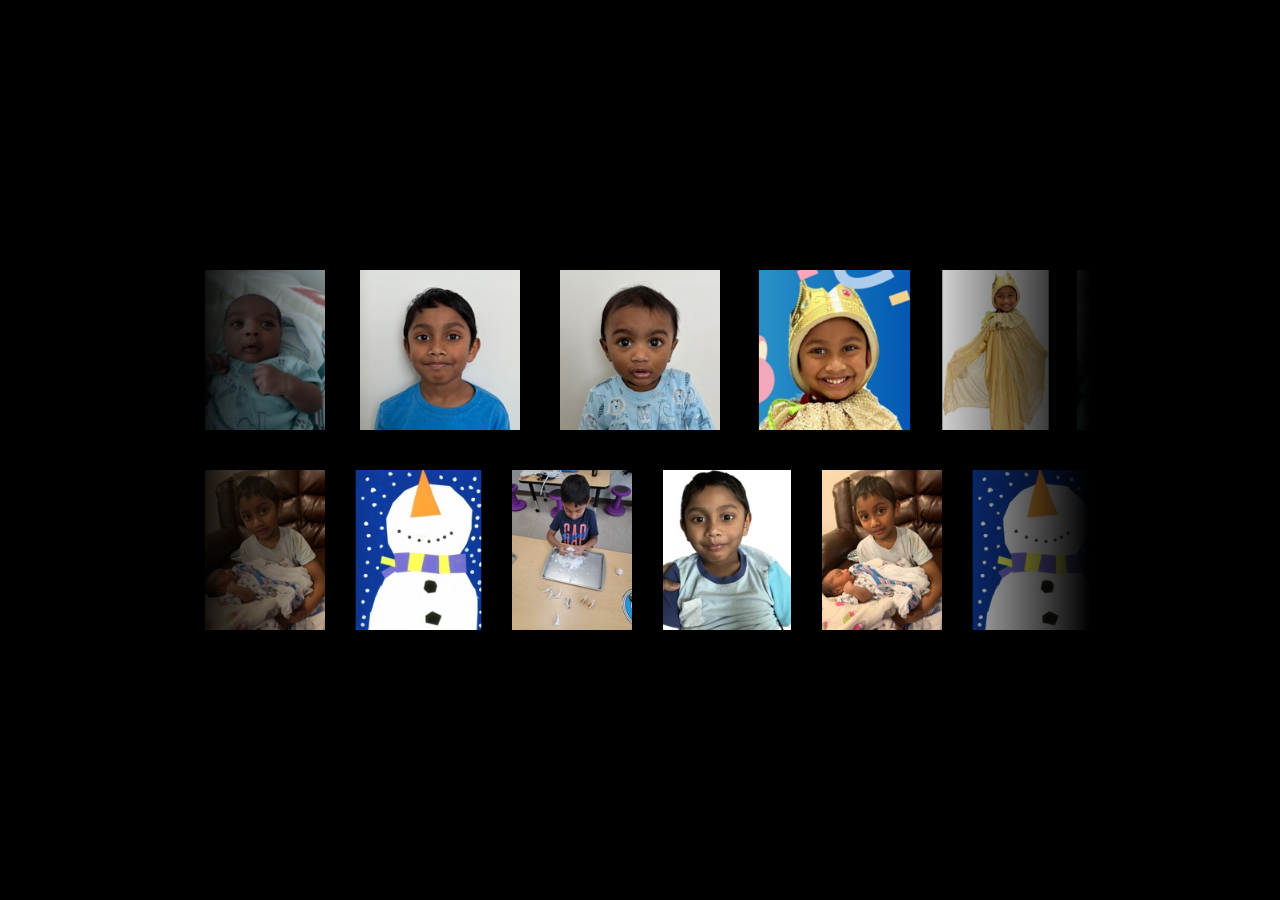
==== index.html @ a1282ebe "updated css" ====
<!DOCTYPE html>
<html lang="en">

<head>
    <meta charset="UTF-8">
    <meta name="viewport" content="width=device-width, initial-scale=1.0">
    <title>OneClick</title>
    <link rel="stylesheet" href="styles.css">
</head>

<body>
    <div class="scroll imgBox" style="--time:35s">
        <div>
            <img src="./images/1.jpg" alt="">
            <img src="./images/2.jpg" alt="">
            <img src="./images/3.jpg" alt="">
            <img src="./images/4.jpg" alt="">
            <img src="./images/5.jpg" alt="">
        </div>
        <div>
            <img src="./images/1.jpg" alt="">
            <img src="./images/2.jpg" alt="">
            <img src="./images/3.jpg" alt="">
            <img src="./images/4.jpg" alt="">
            <img src="./images/5.jpg" alt="">
        </div>
    </div>

    <div class="scroll imgBox" style="--time:60s">
        <div>
            <img src="./images/6.jpg" alt="">
            <img src="./images/7.jpg" alt="">
            <img src="./images/8.jpg" alt="">
            <img src="./images/9.jpg" alt="">
            <img src="./images/10.jpg" alt="">
        </div>
        <div>
            <img src="./images/6.jpg" alt="">
            <img src="./images/7.jpg" alt="">
            <img src="./images/8.jpg" alt="">
            <img src="./images/9.jpg" alt="">
            <img src="./images/10.jpg" alt="">
        </div>
    </div>

</body>

</html>
---- styles.css ----
* {
    margin: 0;
    padding: 0;
    font-family: "Poppins", sans-serif;
    box-sizing: border-box;
}

body {
    display: flex;
    justify-content: center;
    align-items: center;
    min-height: 100vh;
    background: #000;
    flex-direction: column;
}

.scroll {
    position: relative;
    display: flex;
    width: 900px;
    overflow: hidden;
    -webkit-mask-image: linear-gradient(90deg, transparent, #fff 20%, #fff 80%, transparent)
}

.scroll div {
    white-space: nowrap;
    animation: scroll var(--time) linear infinite;
    animation-delay: calc(var(--time)*-1);

}

.scroll div:nth-child(2) {
    animation: scroll2 var(--time) linear infinite;
    animation-delay: calc(var(--time)/-2);
}

@keyframes scroll {
    0% {
        transform: translateX(100%);
    }

    100% {
        transform: translateX(-100%);
    }
}

@keyframes scroll2 {
    0% {
        transform: translateX(0);
    }

    100% {
        transform: translateX(-200%);
    }
}

.scroll div span {
    display: inline-flex;
    margin: 10px;
    letter-spacing: 0.2em;
    background: #0f172a;
    color: #fff;
    padding: 5px 10px;
    border-radius: 5px;
    transition: 0.5s;
}

.scroll div span:hover {
    background: #3fd2f9;
    cursor: pointer;
}

.imgBox div {
    display: flex;
    align-items: center;
    justify-content: center;
}

.imgBox img {
    max-width: 200px;
    scale: 0.8;
    pointer-events: none;
    /* -webkit-filter: grayscale(100%) blur(0px);
    filter: grayscale(100%) blur(0px);  */
    aspect-ratio: auto 200 / 150;
}
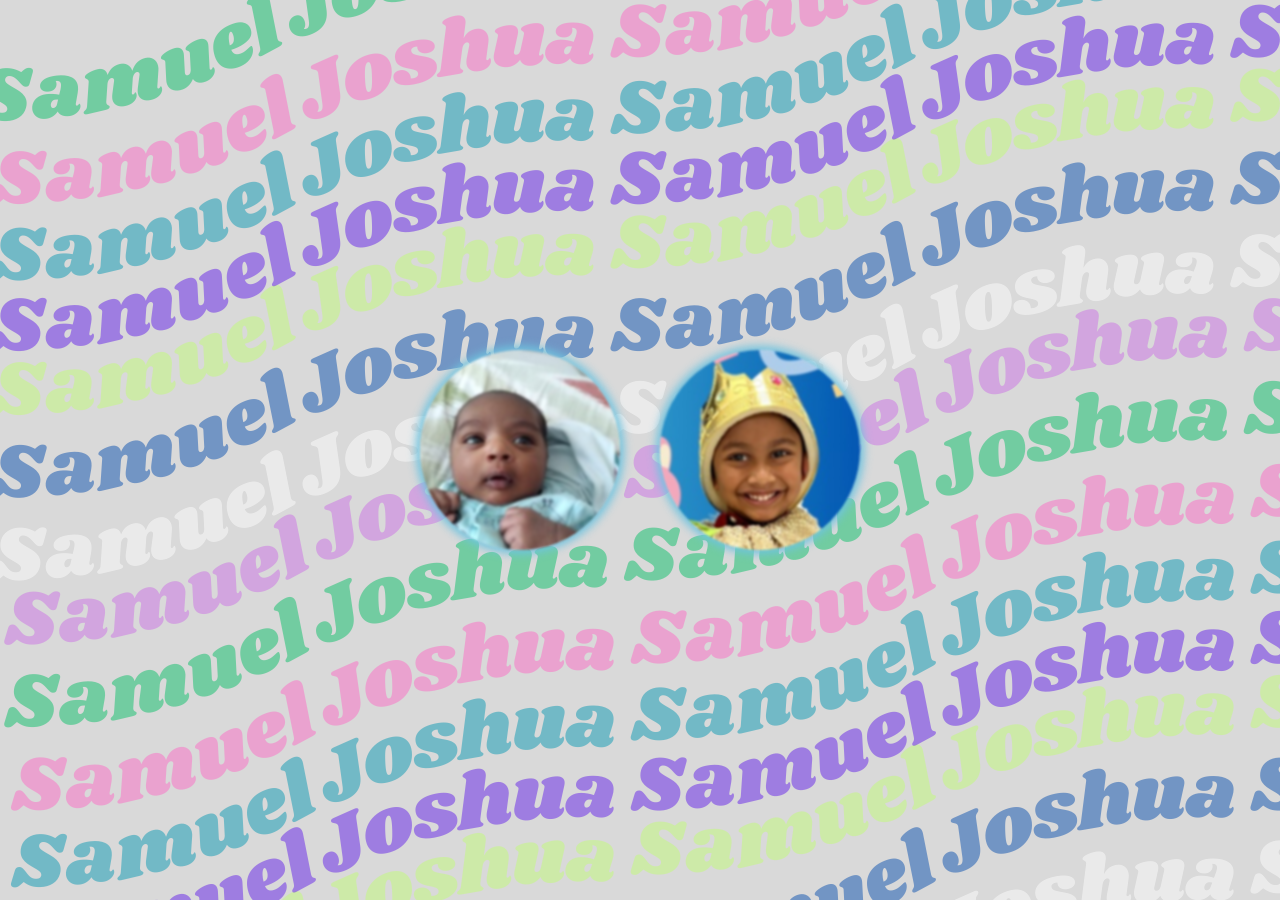
==== commit 189fa208: "New background" ====
--- a/index.html
+++ b/index.html
@@ -4,44 +4,18 @@
 <head>
     <meta charset="UTF-8">
     <meta name="viewport" content="width=device-width, initial-scale=1.0">
-    <title>OneClick</title>
+    <title>Samuel Joshua Akkidas</title>
     <link rel="stylesheet" href="styles.css">
 </head>
 
 <body>
-    <div class="scroll imgBox" style="--time:35s">
-        <div>
-            <img src="./images/1.jpg" alt="">
-            <img src="./images/2.jpg" alt="">
-            <img src="./images/3.jpg" alt="">
-            <img src="./images/4.jpg" alt="">
-            <img src="./images/5.jpg" alt="">
-        </div>
-        <div>
-            <img src="./images/1.jpg" alt="">
-            <img src="./images/2.jpg" alt="">
-            <img src="./images/3.jpg" alt="">
-            <img src="./images/4.jpg" alt="">
-            <img src="./images/5.jpg" alt="">
-        </div>
-    </div>
 
-    <div class="scroll imgBox" style="--time:60s">
-        <div>
-            <img src="./images/6.jpg" alt="">
-            <img src="./images/7.jpg" alt="">
-            <img src="./images/8.jpg" alt="">
-            <img src="./images/9.jpg" alt="">
-            <img src="./images/10.jpg" alt="">
-        </div>
-        <div>
-            <img src="./images/6.jpg" alt="">
-            <img src="./images/7.jpg" alt="">
-            <img src="./images/8.jpg" alt="">
-            <img src="./images/9.jpg" alt="">
-            <img src="./images/10.jpg" alt="">
-        </div>
-    </div>
+    <div class="circular--portrait"> <img src="images/1.jpg" /> </div>
+
+    <div class="circular--portrait"> <img src="images/4.jpg" /> </div>
+
+
+   
 
 </body>
 
--- a/styles.css
+++ b/styles.css
@@ -3,6 +3,7 @@
     padding: 0;
     font-family: "Poppins", sans-serif;
     box-sizing: border-box;
+    pointer-events: none;
 }
 
 body {
@@ -10,77 +11,39 @@
     justify-content: center;
     align-items: center;
     min-height: 100vh;
-    background: #000;
-    flex-direction: column;
+    background: #fff;
+    flex-direction: row;
+    background-image: url("images/bg.png");
+    filter: blur(1px);
 }
 
-.scroll {
+.circular--portrait {
     position: relative;
-    display: flex;
-    width: 900px;
+    width: 200px;
+    height: 200px;
     overflow: hidden;
-    -webkit-mask-image: linear-gradient(90deg, transparent, #fff 20%, #fff 80%, transparent)
+    border-radius: 50%;
+    box-shadow: 0px 0px 9px 4px #6FC3DF;
+    animation: glowShadow 1.5s linear infinite alternate;
+    margin: 20px;
 }
 
-.scroll div {
-    white-space: nowrap;
-    animation: scroll var(--time) linear infinite;
-    animation-delay: calc(var(--time)*-1);
+.circular--portrait img {
+    width: 100%;
+    height: auto;
+    animation: glowImage 1s linear infinite alternate;
+    
+}
+  
+  @keyframes glowShadow{
+    to {
+      box-shadow: 0px 0px 30px 20px #6FC3DF;
+    }
+  }
 
-}
-
-.scroll div:nth-child(2) {
-    animation: scroll2 var(--time) linear infinite;
-    animation-delay: calc(var(--time)/-2);
-}
-
-@keyframes scroll {
-    0% {
-        transform: translateX(100%);
+  @keyframes glowImage{
+    to {
+      -webkit-filter: brightness(1);
+       filter: brightness(1);
     }
-
-    100% {
-        transform: translateX(-100%);
-    }
-}
-
-@keyframes scroll2 {
-    0% {
-        transform: translateX(0);
-    }
-
-    100% {
-        transform: translateX(-200%);
-    }
-}
-
-.scroll div span {
-    display: inline-flex;
-    margin: 10px;
-    letter-spacing: 0.2em;
-    background: #0f172a;
-    color: #fff;
-    padding: 5px 10px;
-    border-radius: 5px;
-    transition: 0.5s;
-}
-
-.scroll div span:hover {
-    background: #3fd2f9;
-    cursor: pointer;
-}
-
-.imgBox div {
-    display: flex;
-    align-items: center;
-    justify-content: center;
-}
-
-.imgBox img {
-    max-width: 200px;
-    scale: 0.8;
-    pointer-events: none;
-    /* -webkit-filter: grayscale(100%) blur(0px);
-    filter: grayscale(100%) blur(0px);  */
-    aspect-ratio: auto 200 / 150;
-}+  }
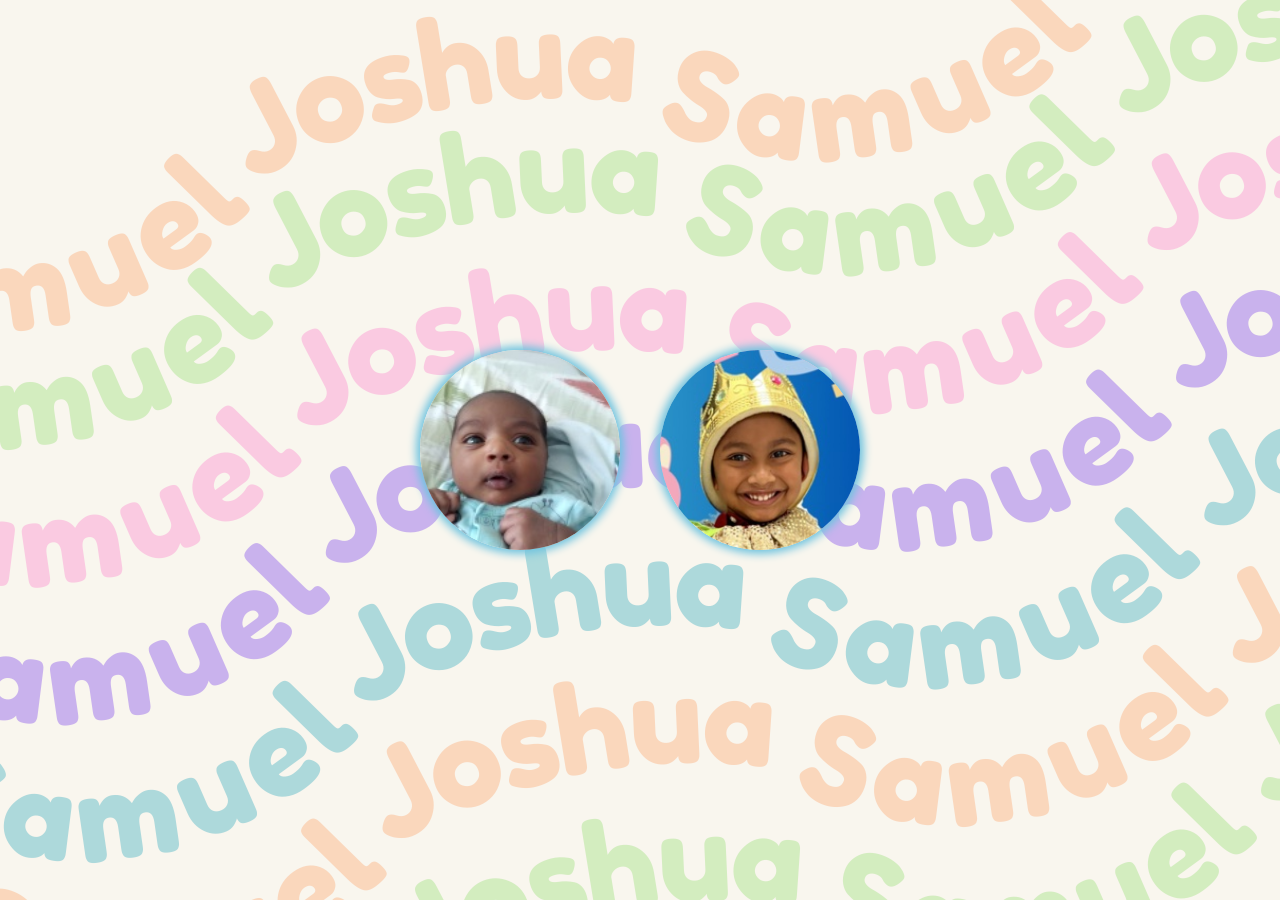
==== commit 7fee4b82: "google analytics" ====
--- a/index.html
+++ b/index.html
@@ -7,6 +7,15 @@
     <title>Samuel Joshua Akkidas</title>
     <link rel="stylesheet" href="styles.css">
 </head>
+<!-- Google tag (gtag.js) -->
+<script async src="https://www.googletagmanager.com/gtag/js?id=G-E044XC022R"></script>
+<script>
+  window.dataLayer = window.dataLayer || [];
+  function gtag(){dataLayer.push(arguments);}
+  gtag('js', new Date());
+
+  gtag('config', 'G-E044XC022R');
+</script>
 
 <body>
 
@@ -15,8 +24,6 @@
     <div class="circular--portrait"> <img src="images/4.jpg" /> </div>
 
 
-   
-
 </body>
 
 </html>
--- a/styles.css
+++ b/styles.css
@@ -14,7 +14,7 @@
     background: #fff;
     flex-direction: row;
     background-image: url("images/bg.png");
-    filter: blur(1px);
+    /* filter: blur(1px); */
 }
 
 .circular--portrait {
@@ -37,7 +37,7 @@
   
   @keyframes glowShadow{
     to {
-      box-shadow: 0px 0px 30px 20px #6FC3DF;
+      box-shadow: 0px 0px 10px 5px #6FC3DF;
     }
   }
 
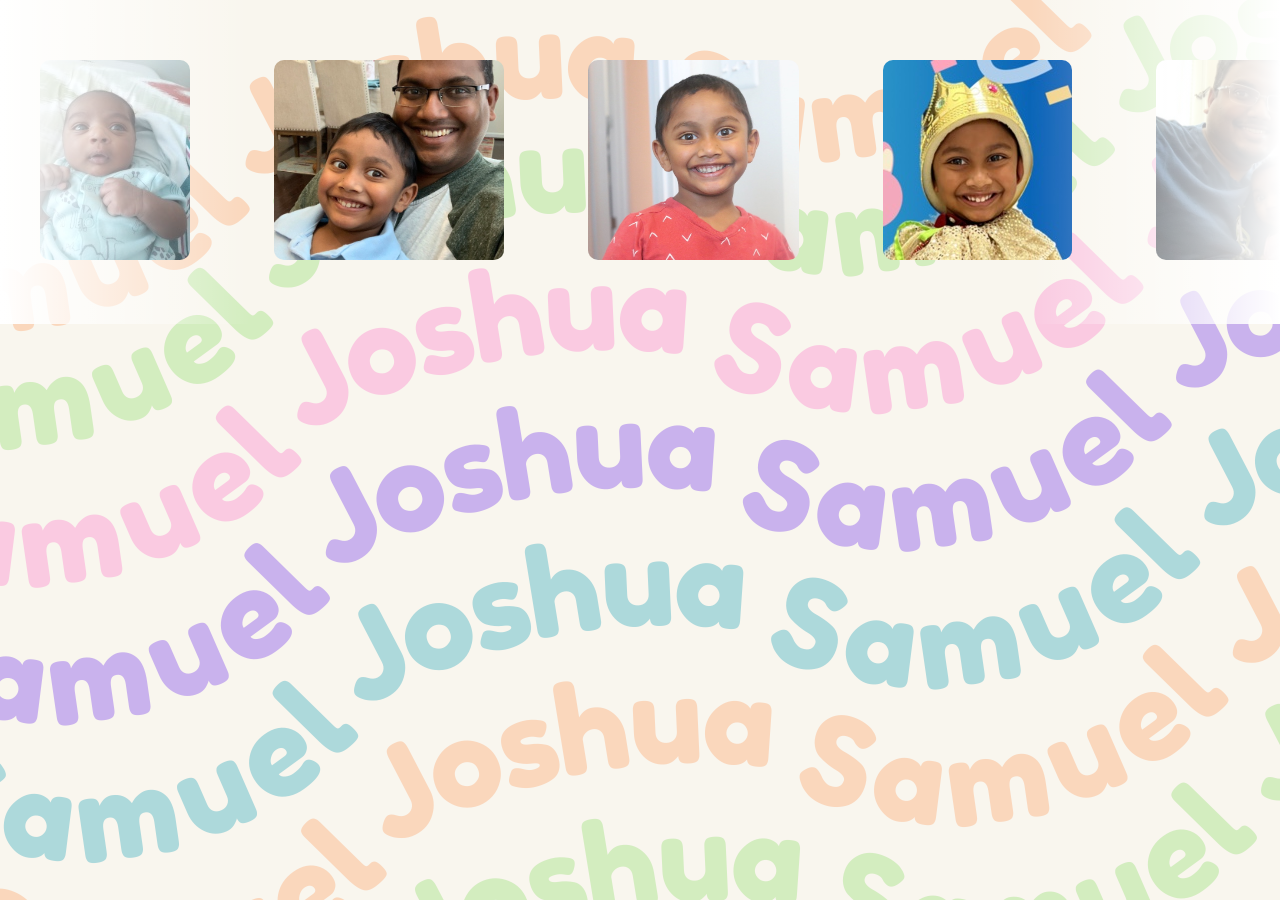
==== commit 1d866f4c: "New content with music" ====
--- a/index.html
+++ b/index.html
@@ -3,9 +3,10 @@
 
 <head>
     <meta charset="UTF-8">
+    <meta http-equiv="X-UA-Compatible" content="IE=edge" />
     <meta name="viewport" content="width=device-width, initial-scale=1.0">
     <title>Samuel Joshua Akkidas</title>
-    <link rel="stylesheet" href="styles.css">
+    <link rel="stylesheet" href="./styles.css">
 </head>
 <!-- Google tag (gtag.js) -->
 <script async src="https://www.googletagmanager.com/gtag/js?id=G-E044XC022R"></script>
@@ -18,11 +19,55 @@
 </script>
 
 <body>
+  <div class="logos">
+    <div class="logos-slide">
+      <img src="./images/1.jpg" />
+      <img src="./images/2.jpg" />
+      <img src="./images/3.jpg" />
+      <img src="./images/4.jpg" />
+      <img src="./images/5.jpg" />
+      <img src="./images/6.jpg" />
+      <img src="./images/7.jpg" />
+      <img src="./images/8.jpg" />
+      <img src="./images/9.jpg" />
+      <img src="./images/1.jpg" />
+      <img src="./images/2.jpg" />
+      <img src="./images/3.jpg" />
+      <img src="./images/4.jpg" />
+      <img src="./images/5.jpg" />
+      <img src="./images/6.jpg" />
+      <img src="./images/7.jpg" />
+      <img src="./images/8.jpg" />
+      <img src="./images/9.jpg" />
+    </div>
 
-    <div class="circular--portrait"> <img src="images/1.jpg" /> </div>
+    <div class="logos-slide">
+      <img src="./images/1.jpg" />
+      <img src="./images/2.jpg" />
+      <img src="./images/3.jpg" />
+      <img src="./images/4.jpg" />
+      <img src="./images/5.jpg" />
+      <img src="./images/6.jpg" />
+      <img src="./images/7.jpg" />
+      <img src="./images/8.jpg" />
+      <img src="./images/9.jpg" />
+      <img src="./images/1.jpg" />
+      <img src="./images/2.jpg" />
+      <img src="./images/3.jpg" />
+      <img src="./images/4.jpg" />
+      <img src="./images/5.jpg" />
+      <img src="./images/6.jpg" />
+      <img src="./images/7.jpg" />
+      <img src="./images/8.jpg" />
+      <img src="./images/9.jpg" />
+    </div>
+  </div>
 
-    <div class="circular--portrait"> <img src="images/4.jpg" /> </div>
-
+  <embed 
+      src="./images/waltz.mp3"
+      loop="true"
+      autostart="true"
+      hidden="true" width="2" height="0">
 
 </body>
 
--- a/styles.css
+++ b/styles.css
@@ -1,49 +1,67 @@
 * {
     margin: 0;
     padding: 0;
-    font-family: "Poppins", sans-serif;
     box-sizing: border-box;
-    pointer-events: none;
-}
-
-body {
-    display: flex;
-    justify-content: center;
-    align-items: center;
-    min-height: 100vh;
-    background: #fff;
-    flex-direction: row;
+    /* pointer-events: none; */
+    /* user-select: none; */
+  }
+  
+  body {
+    background: #f2f2f2;
     background-image: url("images/bg.png");
-    /* filter: blur(1px); */
-}
-
-.circular--portrait {
-    position: relative;
-    width: 200px;
-    height: 200px;
-    overflow: hidden;
-    border-radius: 50%;
-    box-shadow: 0px 0px 9px 4px #6FC3DF;
-    animation: glowShadow 1.5s linear infinite alternate;
-    margin: 20px;
-}
-
-.circular--portrait img {
-    width: 100%;
-    height: auto;
-    animation: glowImage 1s linear infinite alternate;
     
-}
+  }
   
-  @keyframes glowShadow{
+  @keyframes slide {
+    from {
+      transform: translateX(0);
+    }
     to {
-      box-shadow: 0px 0px 10px 5px #6FC3DF;
+      transform: translateX(-100%);
     }
   }
-
-  @keyframes glowImage{
-    to {
-      -webkit-filter: brightness(1);
-       filter: brightness(1);
-    }
+  
+  .logos {
+    overflow: hidden;
+    padding: 60px 0;
+    /* background: white; */
+    white-space: nowrap;
+    position: relative;
+  }
+  
+  .logos:before,
+  .logos:after {
+    position: absolute;
+    top: 0;
+    width: 250px;
+    height: 100%;
+    content: "";
+    z-index: 2;
+  }
+  
+  .logos:before {
+    left: 0;
+    background: linear-gradient(to left, rgba(255, 255, 255, 0), white);
+  }
+  
+  .logos:after {
+    right: 0;
+    background: linear-gradient(to right, rgba(255, 255, 255, 0), white);
+  }
+  
+  .logos:hover .logos-slide {
+    animation-play-state: paused;
+  }
+  
+  .logos-slide {
+    display: inline-block;
+    animation: 60s slide infinite linear;
+  }
+  
+  .logos-slide img {
+    height: 200px;
+    margin: 0 40px;
+    border-radius: 10px;
+    pointer-events: none;
+    user-select: none;
   }
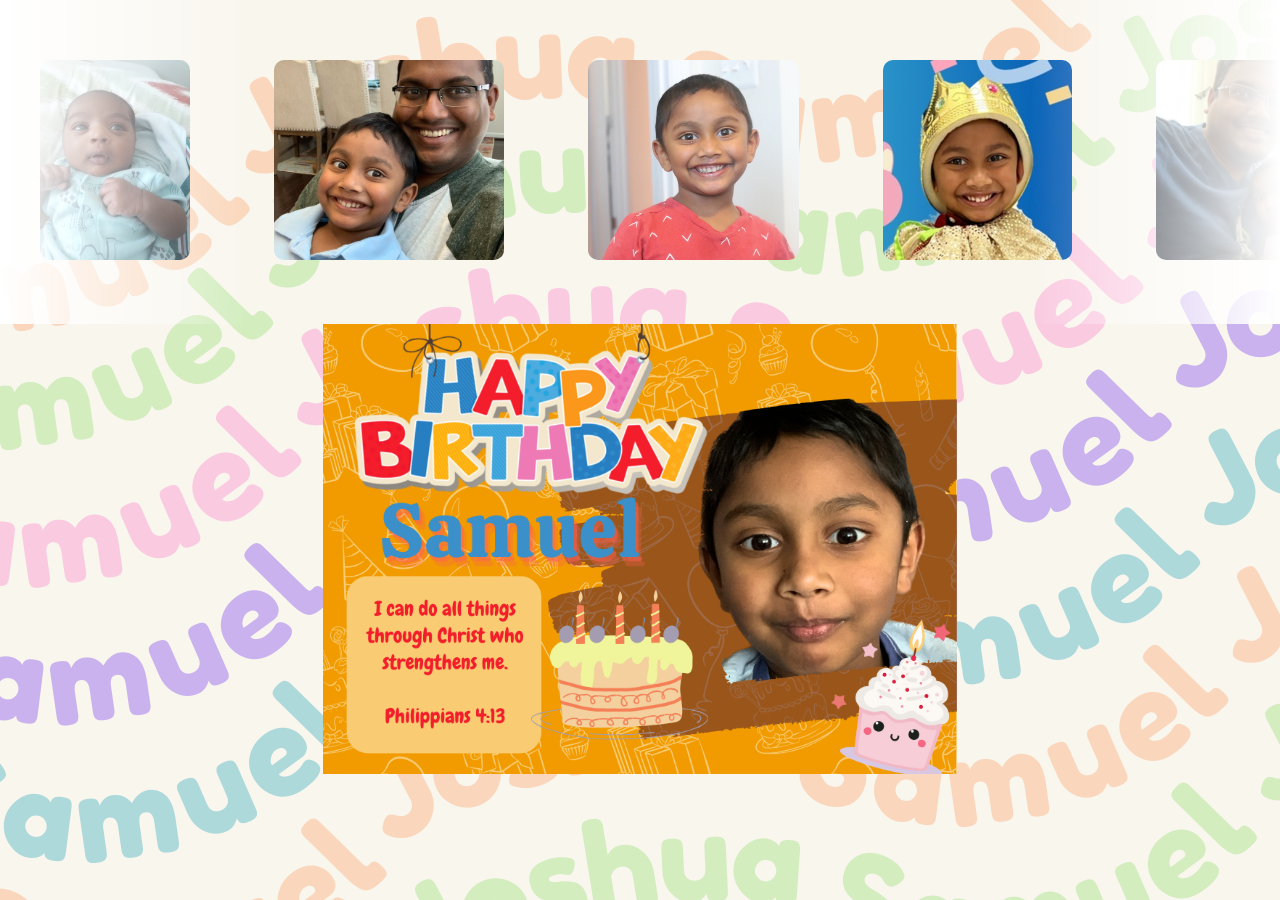
==== commit 08e9a4c6: "Samuel birthday 2024 Samuel birthday 2024" ====
--- a/index.html
+++ b/index.html
@@ -63,6 +63,14 @@
     </div>
   </div>
 
+
+  <div class="pop">
+    <img
+    src="images/birthday.PNG"
+    alt="birthday"/>
+
+  </div>
+
   <embed 
       src="./images/waltz.mp3"
       loop="true"
--- a/styles.css
+++ b/styles.css
@@ -64,4 +64,15 @@
     border-radius: 10px;
     pointer-events: none;
     user-select: none;
-  }+  }
+
+  .pop {
+    width: 100%;
+    height: 450px;
+    text-align: center;
+}
+.pop img {
+    height: 100%;
+    margin: auto;
+    display: block;
+}
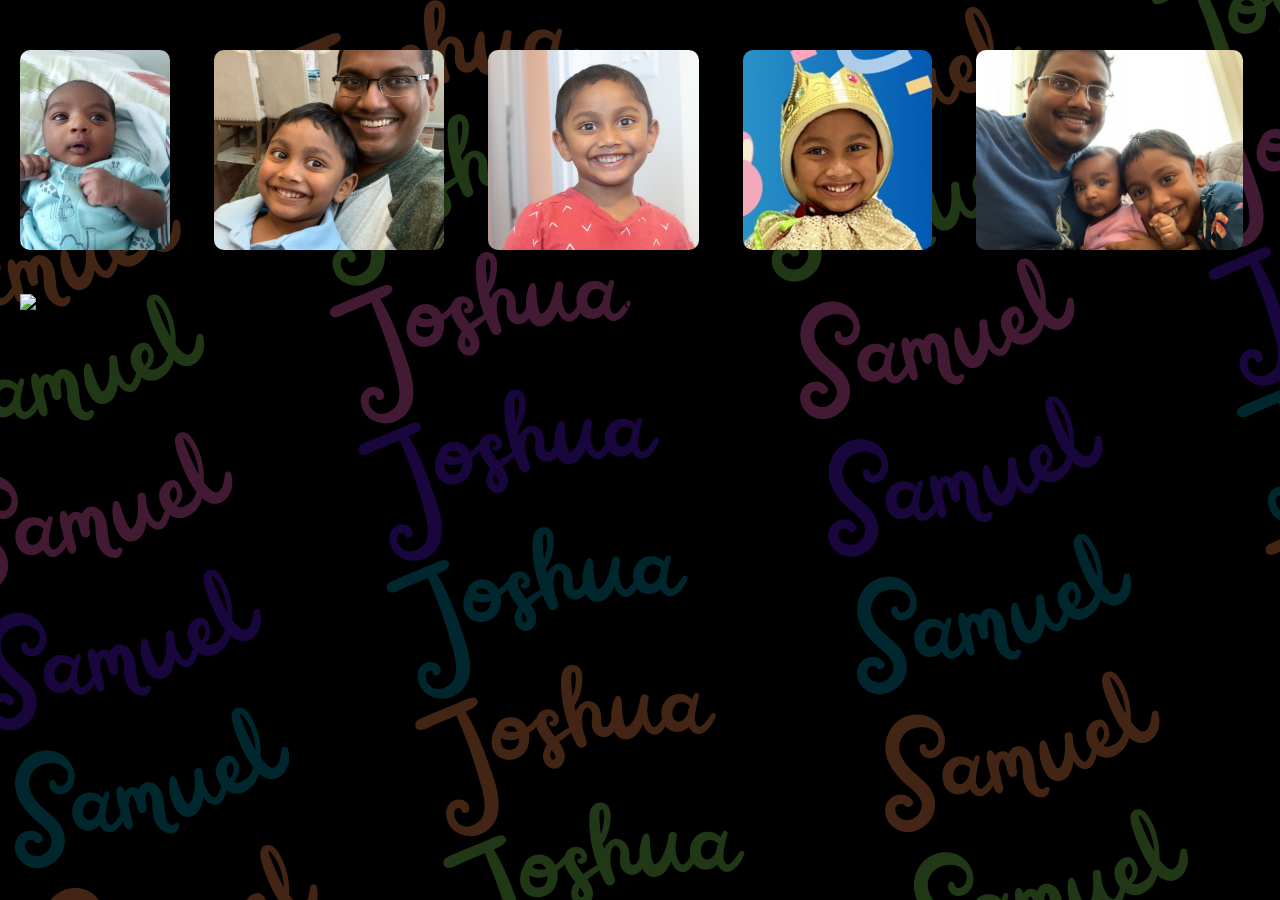
==== commit 1d59ce55: "2024 Christmas update." ====
--- a/index.html
+++ b/index.html
@@ -19,6 +19,9 @@
 </script>
 
 <body>
+  <div class="banner">
+    "For God so loved the world, that he gave his only Son, that whoever believes in him should not perish but have eternal life." - John 3:16
+  </div>
   <div class="logos">
     <div class="logos-slide">
       <img src="./images/1.jpg" />
@@ -64,18 +67,55 @@
   </div>
 
 
-  <div class="pop">
-    <img
-    src="images/birthday.PNG"
-    alt="birthday"/>
+  <div class="pop-container">
+    <div class="pop">
+      <img
+      src="images/christmas.PNG"
+      alt="card"/>
+    </div>
 
+    <div class="you">
+      
+    </div>
   </div>
 
-  <embed 
-      src="./images/waltz.mp3"
-      loop="true"
-      autostart="true"
-      hidden="true" width="2" height="0">
+  <audio id="backgroundMusic" loop autoplay>
+    <source src="./images/mus.mp3" type="audio/mpeg">
+  </audio>
+  <script src="game.js"></script>
+  <script>
+    async function fetchRandomVerse() {
+      // List of popular Bible verses
+      const verses = [
+        'john+3:16',
+        'jeremiah+29:11',
+        'philippians+4:13',
+        'psalm+23:1',
+        'romans+8:28',
+        'matthew+6:33',
+        'isaiah+41:10',
+        'romans+12:2',
+        'psalm+46:1'
+      ];
+      
+      try {
+        // Get random verse from the array
+        const randomVerse = verses[Math.floor(Math.random() * verses.length)];
+        const response = await fetch(`https://bible-api.com/${randomVerse}`);
+        const data = await response.json();
+        const verse = data.text;
+        const reference = data.reference;
+        document.querySelector('.banner').innerHTML = `"${verse}" - ${reference}`;
+      } catch (error) {
+        console.error('Error fetching verse:', error);
+        // Fallback to default verse if API fails
+        document.querySelector('.banner').innerHTML = '';
+      }
+    }
+
+    // Call when page loads
+    window.addEventListener('DOMContentLoaded', fetchRandomVerse);
+  </script>
 
 </body>
 
--- a/styles.css
+++ b/styles.css
@@ -2,6 +2,7 @@
     margin: 0;
     padding: 0;
     box-sizing: border-box;
+    font-family: "Source Serif 4", Georgia, serif, "Mona Sans", "Helvetica Neue", Helvetica, Arial;
     /* pointer-events: none; */
     /* user-select: none; */
   }
@@ -9,7 +10,7 @@
   body {
     background: #f2f2f2;
     background-image: url("images/bg.png");
-    
+    padding-top: 10px;
   }
   
   @keyframes slide {
@@ -23,7 +24,7 @@
   
   .logos {
     overflow: hidden;
-    padding: 60px 0;
+    padding: 20px 0;
     /* background: white; */
     white-space: nowrap;
     position: relative;
@@ -41,12 +42,12 @@
   
   .logos:before {
     left: 0;
-    background: linear-gradient(to left, rgba(255, 255, 255, 0), white);
+    background: linear-gradient(to left, rgba(255, 255, 255, 0), transparent);
   }
   
   .logos:after {
     right: 0;
-    background: linear-gradient(to right, rgba(255, 255, 255, 0), white);
+    background: linear-gradient(to right, rgba(255, 255, 255, 0), transparent);
   }
   
   .logos:hover .logos-slide {
@@ -55,12 +56,12 @@
   
   .logos-slide {
     display: inline-block;
-    animation: 60s slide infinite linear;
+    animation: 120s slide infinite linear;
   }
   
   .logos-slide img {
     height: 200px;
-    margin: 0 40px;
+    margin: 0 20px;
     border-radius: 10px;
     pointer-events: none;
     user-select: none;
@@ -68,11 +69,32 @@
 
   .pop {
     width: 100%;
-    height: 450px;
+    height: 300px;
     text-align: center;
-}
-.pop img {
+  }
+  .pop img {
     height: 100%;
     margin: auto;
     display: block;
-}+  }
+
+  .banner {
+    width: 100%;
+    height: 20px;
+    background-color: transparent;
+    color: rgb(255, 255, 255);
+    display: flex;
+    align-items: center;
+    justify-content: center;
+    font-size: 20px;
+    padding: 0 20px;
+    white-space: nowrap;
+    overflow: hidden;
+  }
+
+  .pop-container {
+    display: flex;
+    justify-content: center;
+    gap: 20px; /* Adjusts space between the divs */
+    margin: 20px;
+  }
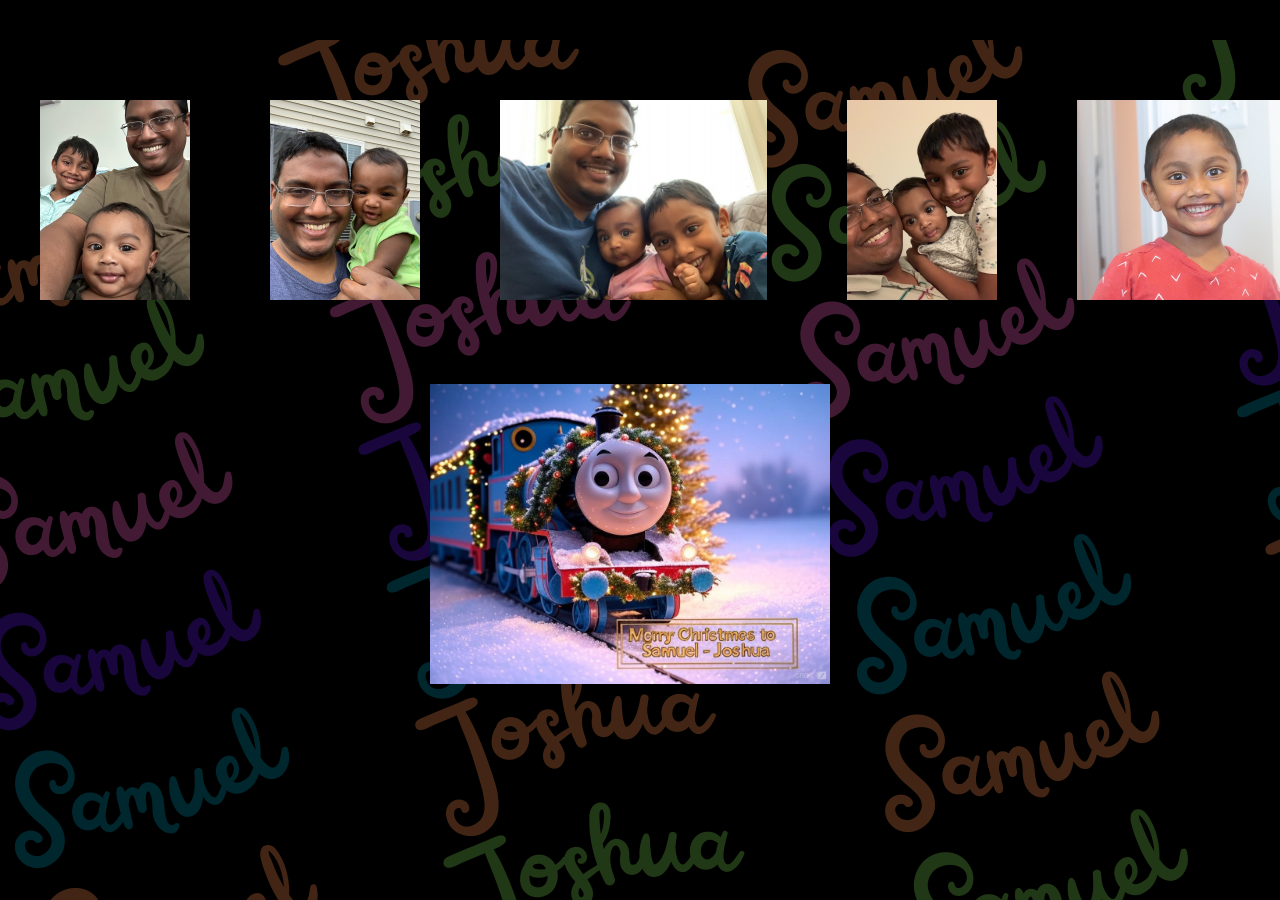
==== commit 246734a4: "merry christmas 2024" ====
--- a/index.html
+++ b/index.html
@@ -7,6 +7,7 @@
     <meta name="viewport" content="width=device-width, initial-scale=1.0">
     <title>Samuel Joshua Akkidas</title>
     <link rel="stylesheet" href="./styles.css">
+    <script src="script.js" defer></script>
 </head>
 <!-- Google tag (gtag.js) -->
 <script async src="https://www.googletagmanager.com/gtag/js?id=G-E044XC022R"></script>
@@ -20,49 +21,10 @@
 
 <body>
   <div class="banner">
-    "For God so loved the world, that he gave his only Son, that whoever believes in him should not perish but have eternal life." - John 3:16
+    <span class="bible-verse"></span>
   </div>
   <div class="logos">
-    <div class="logos-slide">
-      <img src="./images/1.jpg" />
-      <img src="./images/2.jpg" />
-      <img src="./images/3.jpg" />
-      <img src="./images/4.jpg" />
-      <img src="./images/5.jpg" />
-      <img src="./images/6.jpg" />
-      <img src="./images/7.jpg" />
-      <img src="./images/8.jpg" />
-      <img src="./images/9.jpg" />
-      <img src="./images/1.jpg" />
-      <img src="./images/2.jpg" />
-      <img src="./images/3.jpg" />
-      <img src="./images/4.jpg" />
-      <img src="./images/5.jpg" />
-      <img src="./images/6.jpg" />
-      <img src="./images/7.jpg" />
-      <img src="./images/8.jpg" />
-      <img src="./images/9.jpg" />
-    </div>
-
-    <div class="logos-slide">
-      <img src="./images/1.jpg" />
-      <img src="./images/2.jpg" />
-      <img src="./images/3.jpg" />
-      <img src="./images/4.jpg" />
-      <img src="./images/5.jpg" />
-      <img src="./images/6.jpg" />
-      <img src="./images/7.jpg" />
-      <img src="./images/8.jpg" />
-      <img src="./images/9.jpg" />
-      <img src="./images/1.jpg" />
-      <img src="./images/2.jpg" />
-      <img src="./images/3.jpg" />
-      <img src="./images/4.jpg" />
-      <img src="./images/5.jpg" />
-      <img src="./images/6.jpg" />
-      <img src="./images/7.jpg" />
-      <img src="./images/8.jpg" />
-      <img src="./images/9.jpg" />
+    <div class="logos-slide" id="logos-slide">
     </div>
   </div>
 
@@ -70,7 +32,7 @@
   <div class="pop-container">
     <div class="pop">
       <img
-      src="images/christmas.PNG"
+      src="images/photo.jpg"
       alt="card"/>
     </div>
 
@@ -82,41 +44,6 @@
   <audio id="backgroundMusic" loop autoplay>
     <source src="./images/mus.mp3" type="audio/mpeg">
   </audio>
-  <script src="game.js"></script>
-  <script>
-    async function fetchRandomVerse() {
-      // List of popular Bible verses
-      const verses = [
-        'john+3:16',
-        'jeremiah+29:11',
-        'philippians+4:13',
-        'psalm+23:1',
-        'romans+8:28',
-        'matthew+6:33',
-        'isaiah+41:10',
-        'romans+12:2',
-        'psalm+46:1'
-      ];
-      
-      try {
-        // Get random verse from the array
-        const randomVerse = verses[Math.floor(Math.random() * verses.length)];
-        const response = await fetch(`https://bible-api.com/${randomVerse}`);
-        const data = await response.json();
-        const verse = data.text;
-        const reference = data.reference;
-        document.querySelector('.banner').innerHTML = `"${verse}" - ${reference}`;
-      } catch (error) {
-        console.error('Error fetching verse:', error);
-        // Fallback to default verse if API fails
-        document.querySelector('.banner').innerHTML = '';
-      }
-    }
-
-    // Call when page loads
-    window.addEventListener('DOMContentLoaded', fetchRandomVerse);
-  </script>
-
 </body>
 
 </html>
--- a/styles.css
+++ b/styles.css
@@ -2,15 +2,14 @@
     margin: 0;
     padding: 0;
     box-sizing: border-box;
-    font-family: "Source Serif 4", Georgia, serif, "Mona Sans", "Helvetica Neue", Helvetica, Arial;
-    /* pointer-events: none; */
-    /* user-select: none; */
+    font-family: Inter,SourceSerifPro,-apple-system,BlinkMacSystemFont,Segoe UI,Roboto,Oxygen,Ubuntu,Cantarell,Fira Sans,Droid Sans,Helvetica Neue,sans-serif;
+    pointer-events: none;
+    user-select: none;
   }
   
   body {
     background: #f2f2f2;
     background-image: url("images/bg.png");
-    padding-top: 10px;
   }
   
   @keyframes slide {
@@ -18,14 +17,14 @@
       transform: translateX(0);
     }
     to {
-      transform: translateX(-100%);
+      transform: translateX(-50%);
     }
   }
   
   .logos {
     overflow: hidden;
-    padding: 20px 0;
-    /* background: white; */
+    padding: 60px 0;
+    background: transparent;
     white-space: nowrap;
     position: relative;
   }
@@ -42,12 +41,12 @@
   
   .logos:before {
     left: 0;
-    background: linear-gradient(to left, rgba(255, 255, 255, 0), transparent);
+    background: linear-gradient(to left, rgba(242, 242, 242, 0));
   }
   
   .logos:after {
     right: 0;
-    background: linear-gradient(to right, rgba(255, 255, 255, 0), transparent);
+    background: linear-gradient(to right, rgba(242, 242, 242, 0));
   }
   
   .logos:hover .logos-slide {
@@ -56,15 +55,12 @@
   
   .logos-slide {
     display: inline-block;
-    animation: 120s slide infinite linear;
+    animation: 35s slide infinite linear;
   }
   
   .logos-slide img {
     height: 200px;
-    margin: 0 20px;
-    border-radius: 10px;
-    pointer-events: none;
-    user-select: none;
+    margin: 0 40px;
   }
 
   .pop {
@@ -78,23 +74,28 @@
     display: block;
   }
 
-  .banner {
-    width: 100%;
-    height: 20px;
-    background-color: transparent;
-    color: rgb(255, 255, 255);
-    display: flex;
-    align-items: center;
-    justify-content: center;
-    font-size: 20px;
-    padding: 0 20px;
-    white-space: nowrap;
-    overflow: hidden;
-  }
-
   .pop-container {
     display: flex;
     justify-content: center;
     gap: 20px; /* Adjusts space between the divs */
     margin: 20px;
   }
+
+  .banner {
+    width: 100%;
+    height: 40px;
+    background-color: black;
+    color: rgb(255, 255, 255);
+    display: flex;
+    align-items: center;
+    justify-content: center;
+    font-size: 100%;
+    padding: 20px;
+    white-space: nowrap;
+    overflow: hidden;
+    scrollbar-width: none;
+    position: relative;
+  }
+
+
+ 
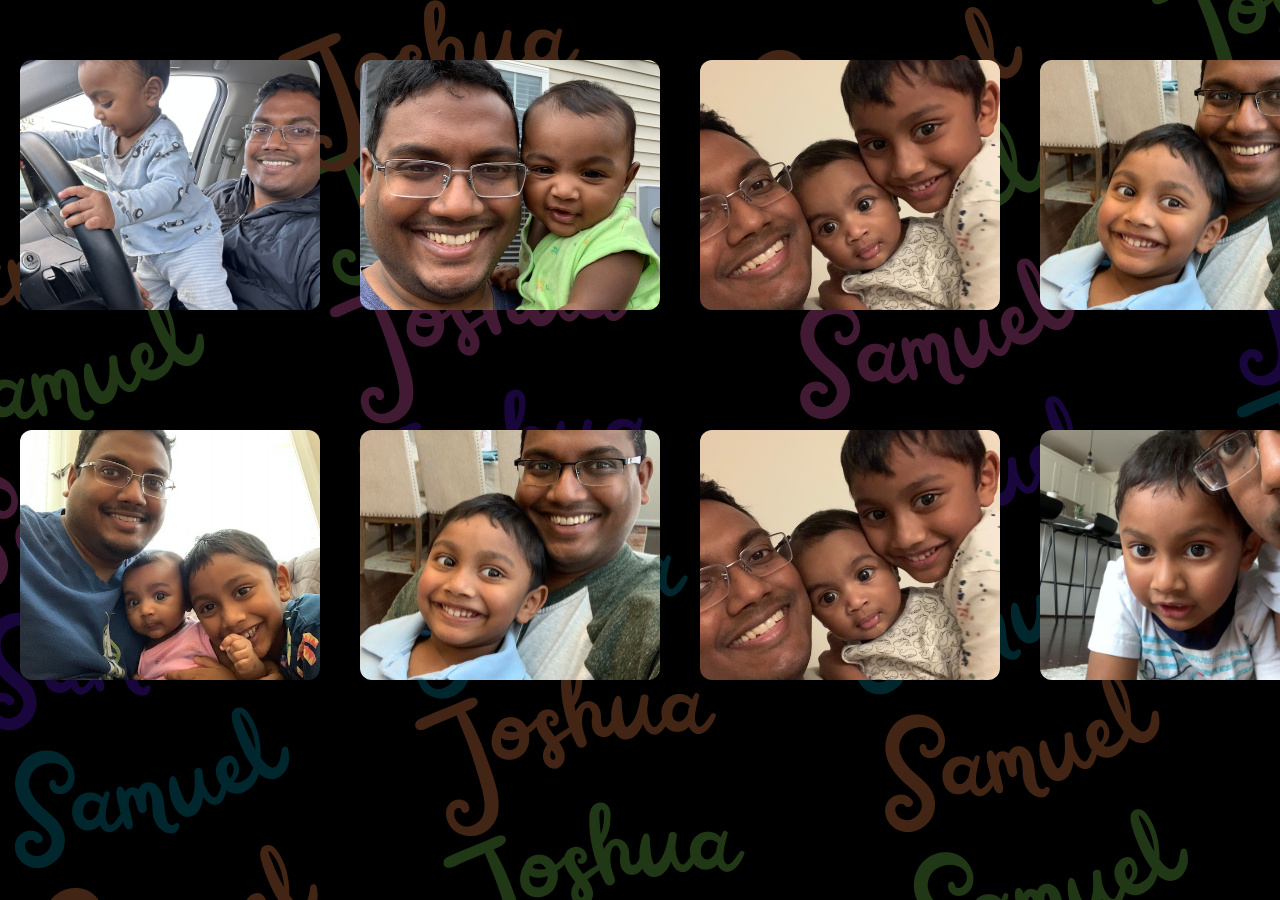
==== commit 39c7107f: "two line style two line style" ====
--- a/index.html
+++ b/index.html
@@ -20,30 +20,17 @@
 </script>
 
 <body>
-  <div class="banner">
-    <span class="bible-verse"></span>
+   
   </div>
   <div class="logos">
     <div class="logos-slide" id="logos-slide">
     </div>
   </div>
-
-
-  <div class="pop-container">
-    <div class="pop">
-      <img
-      src="images/photo.jpg"
-      alt="card"/>
-    </div>
-
-    <div class="you">
-      
+  <div class="logos">
+    <div class="logos-slide" id="logos-slide-reverse">
     </div>
   </div>
 
-  <audio id="backgroundMusic" loop autoplay>
-    <source src="./images/mus.mp3" type="audio/mpeg">
-  </audio>
 </body>
 
 </html>
--- a/styles.css
+++ b/styles.css
@@ -1,101 +1,95 @@
 * {
-    margin: 0;
-    padding: 0;
-    box-sizing: border-box;
-    font-family: Inter,SourceSerifPro,-apple-system,BlinkMacSystemFont,Segoe UI,Roboto,Oxygen,Ubuntu,Cantarell,Fira Sans,Droid Sans,Helvetica Neue,sans-serif;
-    pointer-events: none;
-    user-select: none;
-  }
-  
-  body {
-    background: #f2f2f2;
-    background-image: url("images/bg.png");
-  }
-  
-  @keyframes slide {
-    from {
-      transform: translateX(0);
-    }
-    to {
-      transform: translateX(-50%);
-    }
-  }
-  
-  .logos {
-    overflow: hidden;
-    padding: 60px 0;
-    background: transparent;
-    white-space: nowrap;
-    position: relative;
-  }
-  
-  .logos:before,
-  .logos:after {
-    position: absolute;
-    top: 0;
-    width: 250px;
-    height: 100%;
-    content: "";
-    z-index: 2;
-  }
-  
-  .logos:before {
-    left: 0;
-    background: linear-gradient(to left, rgba(242, 242, 242, 0));
-  }
-  
-  .logos:after {
-    right: 0;
-    background: linear-gradient(to right, rgba(242, 242, 242, 0));
-  }
-  
-  .logos:hover .logos-slide {
-    animation-play-state: paused;
-  }
-  
-  .logos-slide {
-    display: inline-block;
-    animation: 35s slide infinite linear;
-  }
-  
-  .logos-slide img {
-    height: 200px;
-    margin: 0 40px;
-  }
+  margin: 0;
+  padding: 0;
+  box-sizing: border-box;
+  font-family: "Ensign:Serif",McKay,"McKay ldsLat",Palatino,"Palatino Linotype",Palatino-Roman,serif;
+  pointer-events: none;
+  user-select: none;
+  -webkit-user-select: none;
+  -moz-user-select: none;
+  -ms-user-select: none;
+}
 
-  .pop {
-    width: 100%;
-    height: 300px;
-    text-align: center;
-  }
-  .pop img {
-    height: 100%;
-    margin: auto;
-    display: block;
-  }
+img {
+  pointer-events: none;
+  user-drag: none;
+  -webkit-user-drag: none;
+  -moz-user-drag: none;
+  -ms-user-drag: none;
+}
 
-  .pop-container {
-    display: flex;
-    justify-content: center;
-    gap: 20px; /* Adjusts space between the divs */
-    margin: 20px;
-  }
+body {
+  background: #f2f2f2;
+  background-image: url("images/bg.png");
+}
 
-  .banner {
-    width: 100%;
-    height: 40px;
-    background-color: black;
-    color: rgb(255, 255, 255);
-    display: flex;
-    align-items: center;
-    justify-content: center;
-    font-size: 100%;
-    padding: 20px;
-    white-space: nowrap;
-    overflow: hidden;
-    scrollbar-width: none;
-    position: relative;
-  }
+@keyframes slide {
+  0% { transform: translateX(0); }
+  100% { transform: translateX(-50%); }
+}
 
+@keyframes slide-reverse {
+  0% { transform: translateX(-50%); }
+  100% { transform: translateX(0); }
+}
 
- 
+.logos {
+  overflow: hidden;
+  padding: 60px 0;
+  background: transparent;
+  white-space: nowrap;
+  position: relative;
+}
+
+.logos:before,
+.logos:after {
+  position: absolute;
+  top: 0;
+  width: 250px;
+  height: 100%;
+  content: "";
+  z-index: 2;
+}
+
+.logos:before {
+  left: 0;
+  background: linear-gradient(to left, rgba(242, 242, 242, 0));
+}
+
+.logos:after {
+  right: 0;
+  background: linear-gradient(to right, rgba(242, 242, 242, 0));
+}
+
+#logos-slide {
+  display: flex;
+  animation: slide 40s linear infinite;
+  will-change: transform;
+}
+
+#logos-slide-reverse {
+  display: flex;
+  animation: slide-reverse 40s linear infinite;
+  will-change: transform;
+}
+
+#logos-slide img,
+#logos-slide-reverse img {
+  flex: 0 0 auto;
+  width: 300px;
+  height: 250px;
+  object-fit: cover;
+  margin: 0 20px;
+  border-radius: 12px;
+  transition: transform 0.3s ease;
+}
+
+#logos-slide:hover,
+#logos-slide-reverse:hover {
+  animation-play-state: paused;
+}
+
+#logos-slide:hover img,
+#logos-slide-reverse:hover img {
+  transform: scale(1.05);
+}
